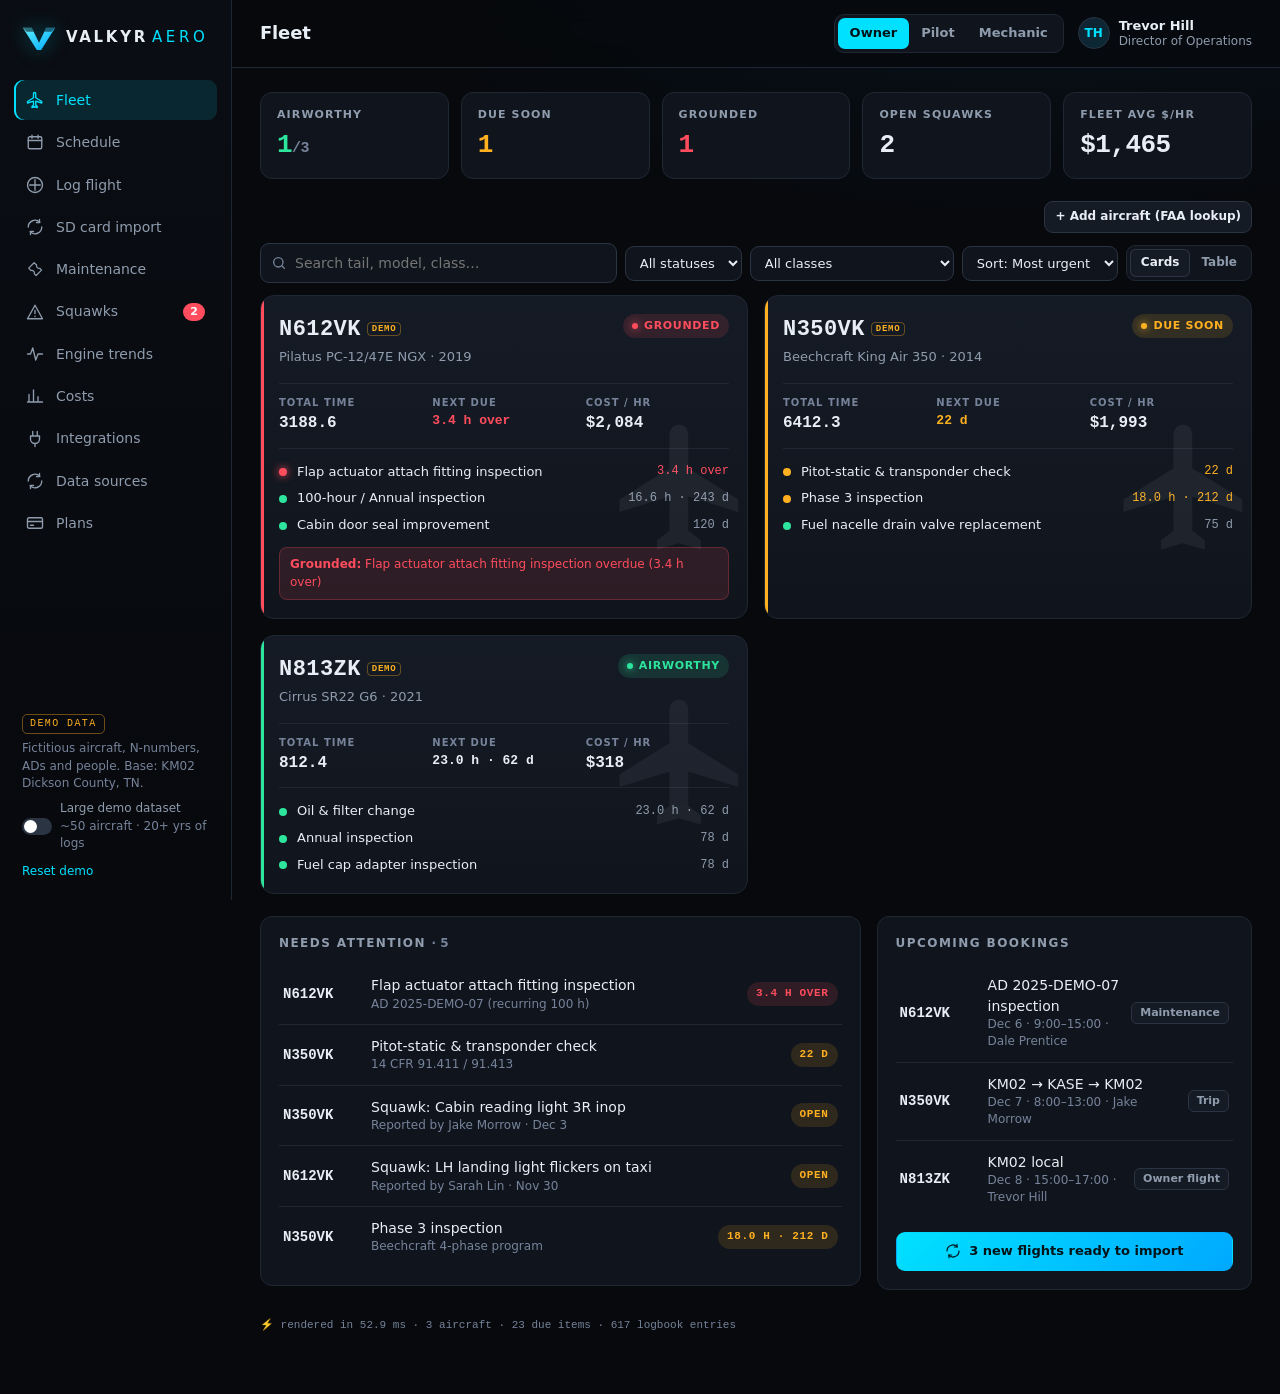
==== index.html @ 7533990a "Valkyr Aero prototype" ====
<!doctype html>
<html lang="en">
<head>
<meta charset="utf-8">
<meta name="viewport" content="width=device-width, initial-scale=1, viewport-fit=cover">
<meta name="theme-color" content="#07090d">
<title>Valkyr Aero · Flight department in a box</title>
<link rel="icon" href="data:image/svg+xml,%3Csvg xmlns='http://www.w3.org/2000/svg' viewBox='0 0 32 32'%3E%3Crect width='32' height='32' rx='7' fill='%2307090d'/%3E%3Cpath d='M3 7h7l6 12 6-12h7L18 27h-4z' fill='%2300e1ff'/%3E%3C/svg%3E">
<link rel="stylesheet" href="styles.css">
</head>
<body>
<a class="skip-link" href="#view" onclick="event.preventDefault();document.getElementById('view').focus()">Skip to content</a>
<div id="app">
  <aside class="sidebar">
    <a class="brand" href="#/fleet" aria-label="Valkyr Aero home">
      <svg class="logo" viewBox="0 0 40 32" aria-hidden="true">
        <defs><linearGradient id="lg" x1="0" x2="1" y1="0" y2="1"><stop offset="0" stop-color="#5ff2ff"/><stop offset="1" stop-color="#00a8ff"/></linearGradient></defs>
        <path d="M1 4h10.5L20 21.5 28.5 4H39L22.5 30h-5z" fill="url(#lg)"/>
        <path d="M1 4h10.5l2.2 4.6H5.4z" fill="#07090d" opacity=".55"/>
        <path d="M39 4H28.5l-2.2 4.6h8.3z" fill="#07090d" opacity=".55"/>
      </svg>
      <span class="wordmark">VALKYR<b>AERO</b></span>
    </a>
    <nav class="nav" id="nav"></nav>
    <div class="side-foot">
      <div class="demo-tag">DEMO DATA</div>
      <p>Fictitious aircraft, N-numbers, ADs and people. Base: KM02 Dickson County, TN.</p>
      <button class="switch" id="largeBtn" aria-pressed="false"><span class="tr"></span><span>Large demo dataset<br><span class="dim">~50 aircraft · 20+ yrs of logs</span></span></button>
      <button class="link-btn" id="resetBtn" style="margin-top:10px">Reset demo</button>
    </div>
  </aside>
  <div class="main">
    <header class="topbar">
      <div class="top-left">
        <a class="brand brand-mobile" href="#/fleet" aria-label="Valkyr Aero home">
          <svg class="logo" viewBox="0 0 40 32" aria-hidden="true"><path d="M1 4h10.5L20 21.5 28.5 4H39L22.5 30h-5z" fill="#00e1ff"/></svg>
          <span class="wordmark">VALKYR<b>AERO</b></span>
        </a>
        <h1 id="pageTitle">Fleet</h1>
      </div>
      <div class="top-right">
        <div class="roles" id="roles" role="tablist" aria-label="Role">
          <button data-role="owner">Owner</button><button data-role="pilot">Pilot</button><button data-role="mechanic">Mechanic</button>
        </div>
        <div class="who" id="who"></div>
      </div>
    </header>
    <main id="view" class="view" tabindex="-1"><div class="spinner"></div></main>
  </div>
  <nav class="tabbar" id="tabbar"></nav>
</div>
<div id="modalRoot"></div>
<div id="toasts" role="status" aria-live="polite"></div>
<script src="vendor/fflate.min.js"></script>
<script src="data/demo-tails.js"></script>
<script src="db.js"></script>
<script src="data.js"></script>
<script src="app.js"></script>
<script src="list.js"></script>
<script src="views.js"></script>
<script src="views2.js"></script>
<script src="gen.js"></script>
<script src="csv.js"></script>
<script src="types.js"></script>
<script src="importer.js"></script>
<script src="views3.js"></script>
<script src="data/faa-version.js"></script>
<script src="faasync.js"></script>
<script src="views4.js"></script>
<script src="views5.js"></script>
</body>
</html>
---- styles.css ----
:root{
  --bg:#07090d; --bg2:#0b0f15; --panel:#10151d; --panel2:#151b25; --line:#1f2733; --line2:#2a3442;
  --text:#e8eef5; --muted:#8f9cad; --dim:#76839a;
  --accent:#00e1ff; --accent2:#00a8ff; --accent-soft:rgba(0,225,255,.12);
  --ok:#2ee59d; --ok-soft:rgba(46,229,157,.12);
  --warn:#ffb020; --warn-soft:rgba(255,176,32,.13);
  --bad:#ff4d5e; --bad-soft:rgba(255,77,94,.13);
  --c1:#00e1ff; --c2:#a78bfa; --c3:#ffb020;
  --mono:ui-monospace,"SF Mono","JetBrains Mono","Cascadia Mono",Menlo,Consolas,monospace;
  --sans:"Inter",system-ui,-apple-system,"Segoe UI",Roboto,"Helvetica Neue",Arial,sans-serif;
  --r:12px;
}
*{box-sizing:border-box}
html,body{margin:0;background:var(--bg);color:var(--text);font-family:var(--sans);font-size:14px;line-height:1.45;-webkit-font-smoothing:antialiased}
body{background:radial-gradient(1200px 600px at 80% -10%,rgba(0,168,255,.07),transparent 60%),var(--bg);min-height:100vh}
a{color:var(--accent);text-decoration:none}
button,input,select,textarea{font:inherit;color:inherit}
.mono,.num{font-family:var(--mono);font-variant-numeric:tabular-nums}
#app{display:grid;grid-template-columns:232px 1fr;min-height:100vh}

/* sidebar */
.sidebar{position:sticky;top:0;height:100vh;border-right:1px solid var(--line);background:linear-gradient(180deg,#0a0d13,#07090d);padding:20px 14px;display:flex;flex-direction:column;gap:18px}
.brand{display:flex;align-items:center;gap:10px;color:var(--text);padding:4px 8px}
.logo{width:34px;height:28px;filter:drop-shadow(0 0 10px rgba(0,225,255,.35))}
.wordmark{font-weight:800;letter-spacing:.18em;font-size:15px}
.wordmark b{font-weight:300;color:var(--accent);margin-left:4px;letter-spacing:.24em}
.nav{display:flex;flex-direction:column;gap:2px;margin-top:6px}
.nav a{display:flex;align-items:center;gap:12px;padding:10px 12px;border-radius:9px;color:var(--muted);font-weight:500;transition:background .12s,color .12s}
.nav a svg{width:18px;height:18px;flex:none}
.nav a:hover{background:var(--panel);color:var(--text)}
.nav a.active{background:var(--accent-soft);color:var(--accent);box-shadow:inset 2px 0 0 var(--accent)}
.nav .badge{margin-left:auto;background:var(--bad);color:#fff;font-size:11px;font-weight:700;border-radius:20px;padding:1px 7px}
.side-foot{margin-top:auto;font-size:12px;color:var(--dim);padding:0 8px}
.side-foot p{margin:6px 0 8px}
.demo-tag{display:inline-block;font-family:var(--mono);font-size:10px;letter-spacing:.14em;color:var(--warn);border:1px solid rgba(255,176,32,.4);padding:2px 7px;border-radius:5px}
.link-btn{background:none;border:0;color:var(--accent);cursor:pointer;padding:0;font-size:12px}

/* topbar */
.main{min-width:0;display:flex;flex-direction:column}
.topbar{position:sticky;top:0;z-index:20;display:flex;justify-content:space-between;align-items:center;gap:12px;padding:14px 28px;background:rgba(7,9,13,.82);backdrop-filter:blur(12px);border-bottom:1px solid var(--line)}
.top-left{display:flex;align-items:center;gap:14px;min-width:0}
.topbar h1{font-size:18px;margin:0;font-weight:650;letter-spacing:-.01em;white-space:nowrap;overflow:hidden;text-overflow:ellipsis}
.brand-mobile{display:none}
.top-right{display:flex;align-items:center;gap:14px}
.roles{display:flex;background:var(--panel);border:1px solid var(--line);border-radius:10px;padding:3px}
.roles button{border:0;background:none;padding:6px 12px;border-radius:7px;color:var(--muted);cursor:pointer;font-weight:600;font-size:13px}
.roles button.on{background:var(--accent);color:#001318}
.who{display:flex;align-items:center;gap:9px;font-size:12px;color:var(--muted);line-height:1.2}
.who b{display:block;color:var(--text);font-size:13px}
.avatar{width:32px;height:32px;border-radius:50%;display:grid;place-items:center;font-weight:700;font-size:12px;background:linear-gradient(135deg,#123,#0a2a35);border:1px solid var(--line2);color:var(--accent)}

.view{padding:24px 28px 60px;outline:none;max-width:1400px;width:100%;animation:fade .18s ease}
@keyframes fade{from{opacity:.4;transform:translateY(3px)}to{opacity:1;transform:none}}

/* generic */
.row{display:flex;gap:12px;align-items:center;flex-wrap:wrap}
.spacer{flex:1}
.grid{display:grid;gap:16px}
.card{background:var(--panel);border:1px solid var(--line);border-radius:var(--r);padding:18px}
.card h2,.section-h{font-size:12px;letter-spacing:.12em;text-transform:uppercase;color:var(--muted);font-weight:650;margin:0 0 12px}
.section-h{margin:26px 0 12px;display:flex;align-items:center;gap:10px}
.muted{color:var(--muted)} .dim{color:var(--dim)} .small{font-size:12px}
.btn{display:inline-flex;align-items:center;gap:8px;border:1px solid var(--line2);background:var(--panel2);padding:9px 14px;border-radius:9px;cursor:pointer;font-weight:600;font-size:13px;color:var(--text);transition:transform .06s,background .12s,border-color .12s;white-space:nowrap}
.btn:hover{border-color:var(--dim)}
.btn:active{transform:scale(.98)}
.btn.primary{background:linear-gradient(135deg,var(--accent),var(--accent2));border-color:transparent;color:#001318}
.btn.primary:hover{filter:brightness(1.08)}
.btn.danger{background:var(--bad-soft);border-color:rgba(255,77,94,.4);color:var(--bad)}
.btn.ok{background:var(--ok-soft);border-color:rgba(46,229,157,.4);color:var(--ok)}
.btn.sm{padding:6px 10px;font-size:12px}
.btn:disabled{opacity:.4;cursor:not-allowed;transform:none}
.btn svg{width:16px;height:16px}
.pill{display:inline-flex;align-items:center;gap:6px;font-size:11px;font-weight:700;letter-spacing:.06em;text-transform:uppercase;padding:4px 9px;border-radius:20px;white-space:nowrap}
.pill::before{content:"";width:6px;height:6px;border-radius:50%;background:currentColor;box-shadow:0 0 8px currentColor}
.pill.ok{color:var(--ok);background:var(--ok-soft)} .pill.warn{color:var(--warn);background:var(--warn-soft)} .pill.bad{color:var(--bad);background:var(--bad-soft)}
.pill.plain::before{display:none}
.chip{display:inline-block;font-size:11px;font-weight:600;padding:2px 8px;border-radius:6px;background:var(--panel2);border:1px solid var(--line2);color:var(--muted);white-space:nowrap}
.chip.Inspection{color:#7dd3fc} .chip.AD{color:#fda4af} .chip.SB{color:#c4b5fd} .chip.Life-limited{color:#fcd34d} .chip.Calendar{color:#86efac}
.ia{display:inline-flex;align-items:center;gap:5px;font-size:11px;font-weight:700;color:var(--ok);background:var(--ok-soft);border:1px solid rgba(46,229,157,.3);padding:2px 8px;border-radius:6px;white-space:nowrap}
.ia svg{width:12px;height:12px}
.demo-n{font-size:9px;font-family:var(--mono);color:var(--warn);border:1px solid rgba(255,176,32,.35);border-radius:4px;padding:1px 4px;vertical-align:middle;letter-spacing:.08em;margin-left:6px}
.ok-t{color:var(--ok)} .warn-t{color:var(--warn)} .bad-t{color:var(--bad)}
.empty{padding:28px;text-align:center;color:var(--dim);border:1px dashed var(--line2);border-radius:var(--r)}

/* stats */
.stats{display:grid;grid-template-columns:repeat(5,1fr);gap:12px;margin-bottom:22px}
.stat{background:var(--panel);border:1px solid var(--line);border-radius:var(--r);padding:14px 16px}
.stat .k{font-size:11px;letter-spacing:.1em;text-transform:uppercase;color:var(--muted);font-weight:600}
.stat .v{font-family:var(--mono);font-size:26px;font-weight:600;margin-top:4px;letter-spacing:-.02em}

/* fleet cards */
.fleet{display:grid;grid-template-columns:repeat(auto-fill,minmax(330px,1fr));gap:16px}
.ac-card{position:relative;background:linear-gradient(180deg,var(--panel2),var(--panel));border:1px solid var(--line);border-radius:14px;padding:18px;cursor:pointer;transition:border-color .15s,transform .15s,box-shadow .15s;overflow:hidden;color:var(--text);display:block}
.ac-card:hover{border-color:var(--line2);transform:translateY(-2px);box-shadow:0 12px 30px rgba(0,0,0,.35)}
.ac-card::after{content:"";position:absolute;left:0;top:0;bottom:0;width:3px;background:var(--st)}
.ac-card.ok{--st:var(--ok)} .ac-card.warn{--st:var(--warn)} .ac-card.bad{--st:var(--bad)}
.ac-top{display:flex;justify-content:space-between;align-items:flex-start;gap:10px}
.tail{font-family:var(--mono);font-size:22px;font-weight:700;letter-spacing:.02em}
.model{color:var(--muted);font-size:13px;margin-top:2px}
.ac-sil{position:absolute;right:-10px;bottom:56px;width:150px;opacity:.06;pointer-events:none}
.ac-metrics{display:grid;grid-template-columns:repeat(3,1fr);gap:10px;margin:16px 0 14px;padding:12px 0;border-top:1px solid var(--line);border-bottom:1px solid var(--line)}
.ac-metrics .k{font-size:10px;letter-spacing:.1em;text-transform:uppercase;color:var(--dim);font-weight:600}
.ac-metrics .v{font-family:var(--mono);font-size:16px;font-weight:600;margin-top:2px}
.due-mini{display:flex;flex-direction:column;gap:8px}
.due-mini .it{display:flex;align-items:center;gap:10px;font-size:13px}
.due-mini .it .name{flex:1;min-width:0;white-space:nowrap;overflow:hidden;text-overflow:ellipsis}
.due-mini .it .rem{font-family:var(--mono);font-size:12px;white-space:nowrap}
.dot{width:8px;height:8px;border-radius:50%;flex:none;background:var(--ok)}
.dot.warn{background:var(--warn)} .dot.bad{background:var(--bad);box-shadow:0 0 8px var(--bad)}
.ground-reason{margin-top:12px;font-size:12px;color:var(--bad);background:var(--bad-soft);border:1px solid rgba(255,77,94,.25);padding:8px 10px;border-radius:8px}

/* attention list */
.attn{display:flex;flex-direction:column}
.attn a{display:flex;gap:12px;align-items:center;padding:11px 4px;border-bottom:1px solid var(--line);color:var(--text)}
.attn a:last-child{border-bottom:0}
.attn a:hover{background:rgba(255,255,255,.02)}
.attn .t{font-family:var(--mono);font-weight:700;width:76px;flex:none}
.attn .n{flex:1;min-width:0}
.two-col{display:grid;grid-template-columns:1.6fr 1fr;gap:16px;align-items:start}

/* detail */
.detail-head{display:flex;gap:20px;align-items:flex-start;flex-wrap:wrap;margin-bottom:18px}
.detail-head .tail{font-size:32px}
.kv{display:grid;grid-template-columns:repeat(auto-fit,minmax(130px,1fr));gap:12px;margin:18px 0}
.kv .stat .v{font-size:20px}
.verify-banner{display:flex;gap:14px;align-items:center;background:linear-gradient(90deg,rgba(46,229,157,.10),transparent);border:1px solid rgba(46,229,157,.25);border-radius:var(--r);padding:12px 16px;margin-bottom:18px}
.verify-banner svg{width:26px;height:26px;color:var(--ok);flex:none}
.tabs{display:flex;gap:4px;border-bottom:1px solid var(--line);margin-bottom:16px;overflow-x:auto}
.tabs button{background:none;border:0;padding:10px 14px;color:var(--muted);font-weight:600;cursor:pointer;border-bottom:2px solid transparent;white-space:nowrap}
.tabs button.on{color:var(--text);border-color:var(--accent)}
.tabs .count{font-family:var(--mono);font-size:11px;color:var(--dim);margin-left:4px}
table{width:100%;border-collapse:collapse}
th{text-align:left;font-size:11px;letter-spacing:.08em;text-transform:uppercase;color:var(--dim);font-weight:600;padding:8px 10px;border-bottom:1px solid var(--line)}
td{padding:12px 10px;border-bottom:1px solid var(--line);vertical-align:middle}
tr:last-child td{border-bottom:0}
tr.overdue td{background:rgba(255,77,94,.04)}
.tbl{background:var(--panel);border:1px solid var(--line);border-radius:var(--r);overflow:hidden}
.tbl-scroll{overflow-x:auto}
.bar{height:6px;border-radius:4px;background:var(--line);overflow:hidden;min-width:80px}
.bar i{display:block;height:100%;border-radius:4px;background:var(--ok);transition:width .6s cubic-bezier(.2,.8,.2,1)}
.bar i.warn{background:var(--warn)} .bar i.bad{background:var(--bad)}
.rem-cell{min-width:150px}
.rem-cell .r{font-family:var(--mono);font-size:13px;margin-bottom:5px;display:flex;gap:10px}
.flash{animation:flash 1.4s ease}
@keyframes flash{0%{background:rgba(0,225,255,.25)}100%{background:transparent}}

/* list items */
.list{display:flex;flex-direction:column;gap:10px}
.li{background:var(--panel);border:1px solid var(--line);border-radius:var(--r);padding:14px 16px;display:flex;gap:14px;align-items:flex-start}
.li .body{flex:1;min-width:0}
.li .title{font-weight:600}
.li .meta{font-size:12px;color:var(--muted);margin-top:3px}
.li.grounding{border-color:rgba(255,77,94,.45);background:linear-gradient(90deg,rgba(255,77,94,.08),var(--panel) 40%)}
.li .icon{width:34px;height:34px;border-radius:9px;display:grid;place-items:center;flex:none;background:var(--panel2);border:1px solid var(--line2)}
.li .icon svg{width:17px;height:17px}
.signoff{margin-top:8px;font-size:12px;color:var(--ok);background:var(--ok-soft);border-radius:8px;padding:8px 10px}

/* schedule */
.cal-wrap{overflow-x:auto;border:1px solid var(--line);border-radius:var(--r);background:var(--panel)}
.cal{display:grid;grid-template-columns:54px repeat(7,minmax(110px,1fr));min-width:820px;position:relative}
.cal .hd{position:sticky;top:0;padding:10px 8px;border-bottom:1px solid var(--line);border-left:1px solid var(--line);text-align:center;font-size:12px;color:var(--muted);background:var(--panel2);z-index:2}
.cal .hd b{display:block;font-size:18px;color:var(--text);font-family:var(--mono)}
.cal .hd.today b{color:var(--accent)}
.cal .hours{display:flex;flex-direction:column}
.cal .hours div{height:var(--hh);font-size:10px;color:var(--dim);text-align:right;padding:2px 6px 0 0;font-family:var(--mono)}
.cal .day{position:relative;border-left:1px solid var(--line);background-image:linear-gradient(var(--line) 1px,transparent 1px);background-size:100% var(--hh)}
.cal .day.today{background-color:rgba(0,225,255,.025)}
.cal .slot{height:var(--hh);cursor:pointer}
.cal .slot:hover{background:var(--accent-soft)}
.bk{position:absolute;left:3px;right:3px;border-radius:7px;padding:5px 7px;font-size:11px;line-height:1.25;overflow:hidden;cursor:pointer;border-left:3px solid var(--c);background:color-mix(in srgb,var(--c) 18%,#0d1219);color:var(--text)}
.bk b{font-family:var(--mono);display:block;font-size:11px}
.bk.mx{background:repeating-linear-gradient(135deg,rgba(255,176,32,.14) 0 6px,rgba(255,176,32,.06) 6px 12px);--c:var(--warn)}
.legend{display:flex;gap:14px;flex-wrap:wrap;font-size:12px;color:var(--muted)}
.legend span{display:inline-flex;align-items:center;gap:6px}
.legend i{width:10px;height:10px;border-radius:3px;background:var(--c)}
.ac-status-strip{display:grid;grid-template-columns:repeat(3,1fr);gap:10px;margin-bottom:14px}
.ac-status-strip .s{display:flex;align-items:center;gap:10px;background:var(--panel);border:1px solid var(--line);border-radius:10px;padding:10px 12px;font-size:12px}
.ac-status-strip .s .tl{font-family:var(--mono);font-weight:700;font-size:13px}

/* forms / modal */
.form{display:grid;grid-template-columns:1fr 1fr;gap:12px}
.form .full{grid-column:1/-1}
label.f{display:flex;flex-direction:column;gap:5px;font-size:12px;color:var(--muted);font-weight:600}
input,select,textarea{background:var(--bg2);border:1px solid var(--line2);border-radius:9px;padding:10px 11px;outline:none;width:100%;font-size:14px}
input:focus,select:focus,textarea:focus{border-color:var(--accent);box-shadow:0 0 0 3px var(--accent-soft)}
textarea{resize:vertical;min-height:80px}
.toggle{display:flex;align-items:center;gap:10px;padding:12px;border:1px solid var(--line2);border-radius:10px;cursor:pointer;background:var(--bg2)}
.toggle input{width:18px;height:18px;accent-color:var(--bad)}
.modal-bg{position:fixed;inset:0;background:rgba(2,4,8,.72);backdrop-filter:blur(4px);z-index:50;display:grid;place-items:center;padding:16px;animation:fade .15s}
.modal{width:min(560px,100%);max-height:92vh;overflow:auto;background:var(--panel);border:1px solid var(--line2);border-radius:16px;box-shadow:0 30px 80px rgba(0,0,0,.6)}
.modal header{display:flex;align-items:center;justify-content:space-between;padding:16px 20px;border-bottom:1px solid var(--line)}
.modal header h3{margin:0;font-size:16px}
.modal .mb{padding:18px 20px}
.modal footer{display:flex;justify-content:flex-end;gap:10px;padding:14px 20px;border-top:1px solid var(--line)}
.x{background:none;border:0;color:var(--muted);font-size:22px;cursor:pointer;line-height:1}
.check{margin-top:14px;border-radius:10px;padding:12px 14px;font-size:13px}
.check.ok{background:var(--ok-soft);border:1px solid rgba(46,229,157,.3);color:var(--ok)}
.check.bad{background:var(--bad-soft);border:1px solid rgba(255,77,94,.4);color:#ffb3ba}
.check.bad strong{color:var(--bad)}
.check.warn{background:var(--warn-soft);border:1px solid rgba(255,176,32,.35);color:#ffd88a}
.check ul{margin:6px 0 0;padding-left:18px}
.import-list{display:flex;flex-direction:column;gap:8px}
.import-list label{display:flex;gap:12px;align-items:center;padding:12px;border:1px solid var(--line2);border-radius:10px;background:var(--bg2);cursor:pointer}
.import-list input{width:18px;height:18px;accent-color:var(--accent)}
.spinner{width:34px;height:34px;border:3px solid var(--line2);border-top-color:var(--accent);border-radius:50%;animation:spin .7s linear infinite;margin:20px auto}
@keyframes spin{to{transform:rotate(360deg)}}
.diff{font-family:var(--mono);font-size:12px}
.diff .arrow{color:var(--accent)}

/* costs */
.cost-chart{display:flex;flex-direction:column;gap:16px}
.cost-row .lbl{display:flex;justify-content:space-between;font-size:13px;margin-bottom:6px}
.cost-row .lbl b{font-family:var(--mono)}
.stack{display:flex;height:30px;border-radius:7px;overflow:hidden;background:var(--line)}
.stack span{display:flex;align-items:center;justify-content:center;font-family:var(--mono);font-size:11px;font-weight:600;color:#001318;transition:width .7s cubic-bezier(.2,.8,.2,1);white-space:nowrap;overflow:hidden}
.s-fuel{background:var(--c1)} .s-mx{background:var(--c2)} .s-fixed{background:var(--c3)}
.cost-cards{display:grid;grid-template-columns:repeat(3,1fr);gap:16px}
.big{font-family:var(--mono);font-size:30px;font-weight:600;letter-spacing:-.02em}
.donut{width:120px;height:120px;flex:none}
.brk td{padding:8px 4px;font-size:13px} .brk td:last-child{text-align:right;font-family:var(--mono)}

/* log */
.ff-card{background:linear-gradient(135deg,rgba(0,225,255,.10),rgba(0,168,255,.03));border:1px solid rgba(0,225,255,.3);border-radius:14px;padding:20px}
.ff-card h3{margin:0 0 4px;font-size:17px}

/* toasts */
#toasts{pointer-events:none;position:fixed;right:20px;bottom:20px;z-index:60;display:flex;flex-direction:column;gap:8px;max-width:min(380px,calc(100vw - 40px))}
.toast{background:var(--panel2);border:1px solid var(--line2);border-left:3px solid var(--accent);border-radius:10px;padding:11px 14px;font-size:13px;box-shadow:0 10px 30px rgba(0,0,0,.5);animation:tin .2s ease}
.toast.bad{border-left-color:var(--bad)} .toast.ok{border-left-color:var(--ok)}
@keyframes tin{from{opacity:0;transform:translateY(8px)}}

/* mobile tabbar */
.tabbar{display:none}
.fab{display:none}

@media (max-width:1100px){
  .stats{grid-template-columns:repeat(3,1fr)}
  .two-col{grid-template-columns:1fr}
  .cost-cards{grid-template-columns:1fr}
}
@media (max-width:820px){
  #app{grid-template-columns:1fr}
  .sidebar{display:none}
  .brand-mobile{display:flex;padding:0}
  .brand-mobile .wordmark{font-size:13px}
  .brand-mobile .logo{width:26px;height:22px}
  .topbar{padding:10px 14px;flex-wrap:wrap}
  .topbar h1{display:none}
  .who{display:none}
  .roles button{padding:5px 9px;font-size:12px}
  .view{padding:16px 14px 96px}
  .stats{grid-template-columns:repeat(2,1fr);gap:10px}
  .stats .stat:last-child{grid-column:1/-1}
  .stat .v{font-size:22px}
  .fleet{grid-template-columns:1fr}
  .form{grid-template-columns:1fr}
  .ac-status-strip{grid-template-columns:1fr}
  .hide-m{display:none}
  .detail-head .tail{font-size:26px}
  .tabbar{display:flex;position:fixed;bottom:0;left:0;right:0;z-index:30;background:rgba(10,13,19,.95);backdrop-filter:blur(12px);border-top:1px solid var(--line);padding:6px 4px calc(6px + env(safe-area-inset-bottom))}
  .tabbar a{flex:1;display:flex;flex-direction:column;align-items:center;gap:3px;font-size:10px;color:var(--muted);padding:5px 0;font-weight:600;position:relative}
  .tabbar a svg{width:21px;height:21px}
  .tabbar a.active{color:var(--accent)}
  .tabbar .badge{position:absolute;top:0;right:calc(50% - 20px);background:var(--bad);color:#fff;font-size:9px;border-radius:10px;padding:0 5px}
  td,th{padding:10px 8px}
  .modal-bg{place-items:end center;padding:0}
  .modal{border-radius:16px 16px 0 0;max-height:94vh}
  .ac-metrics .v{font-size:15px}
}
/* list control */
.lc-bar{display:flex;gap:8px;flex-wrap:wrap;align-items:center;margin-bottom:12px}
.lc-bar select{width:auto;padding:8px 10px;font-size:13px;background:var(--panel)}
.lc-search{flex:1;min-width:200px;display:flex;align-items:center;gap:8px;background:var(--panel);border:1px solid var(--line2);border-radius:9px;padding:0 10px}
.lc-search:focus-within{border-color:var(--accent);box-shadow:0 0 0 3px var(--accent-soft)}
.lc-search svg{width:16px;height:16px;color:var(--dim);flex:none}
.lc-search input{border:0;background:none;box-shadow:none!important;padding:9px 0}
.lc-foot{display:flex;align-items:center;gap:8px;margin-top:12px}
.lc-size{width:auto;padding:5px 8px;font-size:12px}
.perf{margin-top:28px;font-family:var(--mono);font-size:11px;color:var(--dim)}
.prog{height:8px;border-radius:5px;background:var(--line);overflow:hidden;margin:14px 0 8px}
.prog i{display:block;height:100%;background:linear-gradient(90deg,var(--accent),var(--accent2));width:0;transition:width .2s}
.drop{border:1px dashed var(--line2);border-radius:12px;padding:16px;background:var(--bg2)}
.seg{display:inline-flex;background:var(--panel);border:1px solid var(--line);border-radius:9px;padding:3px}
.seg button{border:0;background:none;padding:5px 11px;border-radius:6px;color:var(--muted);cursor:pointer;font-weight:600;font-size:12px}
.seg button.on{background:var(--panel2);color:var(--text);box-shadow:inset 0 0 0 1px var(--line2)}
.switch{display:flex;align-items:center;gap:8px;cursor:pointer;background:none;border:0;padding:0;color:var(--muted);font-size:12px;text-align:left}
.switch .tr{width:30px;height:17px;border-radius:9px;background:var(--line2);position:relative;flex:none;transition:background .15s}
.switch .tr::after{content:"";position:absolute;top:2px;left:2px;width:13px;height:13px;border-radius:50%;background:#fff;transition:left .15s}
.switch.on .tr{background:var(--accent)} .switch.on .tr::after{left:15px}
.print-head{display:none}
@media print{
  body{background:#fff!important;color:#000}
  .sidebar,.topbar,.tabbar,.no-print,.perf,#toasts{display:none!important}
  #app{display:block}.view{padding:0;max-width:none}
  .print-head{display:block;font-size:14px;margin-bottom:12px}
  .card,.stat,.tbl{background:#fff!important;border-color:#bbb!important;color:#000;break-inside:avoid}
  .stat .k,th,.muted,.dim{color:#444!important}
  .ok-t{color:#0a7a45!important}.bad-t{color:#b00020!important}
}
.stats.s6{grid-template-columns:repeat(6,1fr)}.stats.s4{grid-template-columns:repeat(4,1fr)}
.two-col>*,.grid>*{min-width:0}.card svg{max-width:100%}
@media (max-width:900px){.stats.s6{grid-template-columns:repeat(3,1fr)}}
@media (max-width:600px){.stats.s6,.stats.s4{grid-template-columns:repeat(2,1fr)}}
#dsFaa .brk td{word-break:break-word;overflow-wrap:anywhere}#faaLog{overflow-wrap:anywhere}
.tabs a{padding:10px 14px;color:var(--muted);font-weight:600;border-bottom:2px solid transparent;white-space:nowrap;text-decoration:none;transition:color .15s,border-color .15s}
.tabs a:hover,.tabs button:hover{color:var(--text)}
.tabs a.on{color:var(--text);border-color:var(--accent)}

/* ---------- polish pass: focus, hover, transitions, validation, motion ---------- */
:focus{outline:none}
:focus-visible{outline:2px solid var(--accent);outline-offset:2px;border-radius:6px}
a:hover{text-decoration:underline;text-underline-offset:2px}
.nav a:hover,.btn:hover,.tabs a:hover,a.ac-card:hover,.seg button:hover{text-decoration:none}
.btn{transition:background .15s,border-color .15s,color .15s,transform .06s,box-shadow .15s}
.btn:active:not([disabled]){transform:translateY(1px)}
.btn[disabled],button[disabled]{opacity:.5;cursor:not-allowed}
.btn.primary:hover:not([disabled]){box-shadow:0 0 0 3px var(--accent-soft)}
input,select,textarea{transition:border-color .15s,box-shadow .15s}
input:focus-visible,select:focus-visible,textarea:focus-visible{outline:none;border-color:var(--accent);box-shadow:0 0 0 3px var(--accent-soft)}
.invalid,input.invalid,select.invalid{border-color:var(--bad)!important;box-shadow:0 0 0 3px var(--bad-soft)!important}
.field-err{display:block;color:var(--bad);font-size:12px;margin-top:4px;font-weight:500}
tbody tr{transition:background .12s}
tbody tr[data-exp]:hover,tbody tr[data-ac]:hover,tbody tr[data-item]:hover{background:rgba(255,255,255,.025)}
.card,.stat{transition:border-color .15s}
a.ac-card{transition:border-color .15s,transform .15s,box-shadow .15s}
a.ac-card:hover{transform:translateY(-2px);box-shadow:0 8px 24px rgba(0,0,0,.35)}
.modal-bg{animation:fadeIn .15s ease-out}.modal{animation:popIn .18s ease-out}
@keyframes fadeIn{from{opacity:0}to{opacity:1}}
@keyframes popIn{from{opacity:0;transform:translateY(8px) scale(.985)}to{opacity:1;transform:none}}
.skip-link{position:absolute;left:-999px;top:8px;z-index:100;background:var(--accent);color:#001018;padding:8px 12px;border-radius:8px;font-weight:700}
.skip-link:focus{left:12px}
.empty{color:var(--muted)}
.empty b{color:var(--text)}
@media (prefers-reduced-motion:reduce){*,*::before,*::after{animation-duration:.01ms!important;transition-duration:.01ms!important}}
@media (max-width:600px){.tabs a{padding:10px 12px}.lc-bar{flex-wrap:wrap}.lc-bar select{flex:1 1 140px;min-width:0}}
.lc-body{position:relative;transition:opacity .15s}
.lc-loading{opacity:.55;pointer-events:none}
.lc-loading::after{content:"";position:absolute;top:24px;left:50%;width:22px;height:22px;margin-left:-11px;border:2px solid var(--line2);border-top-color:var(--accent);border-radius:50%;animation:spin .8s linear infinite}
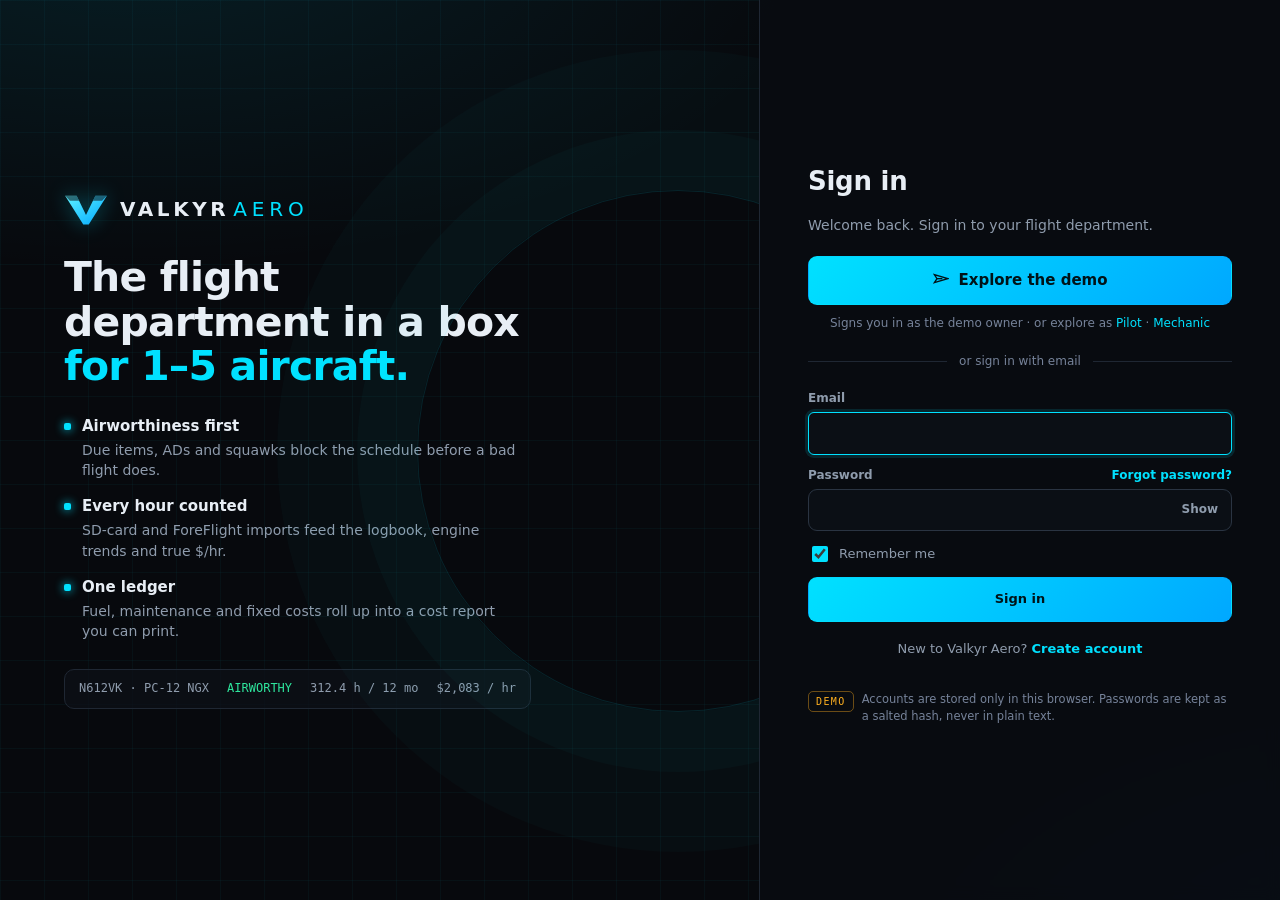
==== commit a5d8dad9: "Add sign-in screen" ====
--- a/index.html
+++ b/index.html
@@ -39,9 +39,6 @@
         <h1 id="pageTitle">Fleet</h1>
       </div>
       <div class="top-right">
-        <div class="roles" id="roles" role="tablist" aria-label="Role">
-          <button data-role="owner">Owner</button><button data-role="pilot">Pilot</button><button data-role="mechanic">Mechanic</button>
-        </div>
         <div class="who" id="who"></div>
       </div>
     </header>
@@ -68,5 +65,7 @@
 <script src="faasync.js"></script>
 <script src="views4.js"></script>
 <script src="views5.js"></script>
+<script src="auth.js"></script>
+<script src="billing.js"></script>
 </body>
 </html>
--- a/styles.css
+++ b/styles.css
@@ -337,3 +337,119 @@
 .lc-loading{opacity:.55;pointer-events:none}
 .lc-loading::after{content:"";position:absolute;top:24px;left:50%;width:22px;height:22px;margin-left:-11px;border:2px solid var(--line2);border-top-color:var(--accent);border-radius:50%;animation:spin .8s linear infinite}
 
+
+/* ---------- sign-in / sign-up (DEMO auth) ---------- */
+body.signed-out #app{display:none}
+.auth{position:fixed;inset:0;z-index:60;overflow:auto;background:
+  radial-gradient(1200px 600px at 10% -10%,rgba(0,225,255,.10),transparent 60%),
+  radial-gradient(900px 500px at 110% 110%,rgba(0,140,255,.08),transparent 60%),var(--bg,#07090d)}
+.auth-wrap{min-height:100%;display:grid;grid-template-columns:minmax(0,1.1fr) minmax(380px,520px);}
+.auth-hero{position:relative;padding:56px 64px;display:flex;flex-direction:column;justify-content:center;gap:28px;border-right:1px solid var(--line);overflow:hidden;
+  background-image:linear-gradient(rgba(0,225,255,.04) 1px,transparent 1px),linear-gradient(90deg,rgba(0,225,255,.04) 1px,transparent 1px);background-size:44px 44px}
+.auth-hero::after{content:"";position:absolute;right:-180px;top:50%;width:520px;height:520px;margin-top:-260px;border-radius:50%;border:1px solid rgba(0,225,255,.12);box-shadow:0 0 0 60px rgba(0,225,255,.025),0 0 0 140px rgba(0,225,255,.018)}
+.auth-brand{display:flex;align-items:center;gap:12px}
+.auth-brand .logo{width:44px;height:36px}
+.auth-brand .wordmark{font-size:20px}
+.auth-hero h2{font-size:clamp(28px,3.2vw,44px);line-height:1.08;letter-spacing:-.02em;margin:0;font-weight:700;max-width:16ch}
+.auth-hero h2 span{color:var(--accent)}
+.auth-points{list-style:none;margin:0;padding:0;display:grid;gap:16px;max-width:460px}
+.auth-points li{color:var(--muted);font-size:14px;line-height:1.45;padding-left:18px;position:relative}
+.auth-points li::before{content:"";position:absolute;left:0;top:7px;width:7px;height:7px;border-radius:2px;background:var(--accent);box-shadow:0 0 10px var(--accent)}
+.auth-points b{display:block;color:var(--text);font-size:15px;margin-bottom:2px}
+.auth-hud{display:flex;flex-wrap:wrap;gap:8px 18px;font-family:var(--mono);font-size:12px;color:var(--muted);border:1px solid var(--line);background:rgba(13,17,23,.7);border-radius:10px;padding:10px 14px;max-width:max-content}
+.auth-hud .ok{color:var(--ok)}
+.auth-card{padding:56px 48px;display:flex;flex-direction:column;justify-content:center;gap:14px;background:rgba(10,13,18,.72);backdrop-filter:blur(8px)}
+.auth-card.wide{}
+.auth-wrap:has(.auth-card.wide){grid-template-columns:minmax(0,.8fr) minmax(420px,720px)}
+.auth-brand-m{display:none}
+.auth-card h1{font-size:26px;margin:0;letter-spacing:-.01em}
+.auth-sub{color:var(--muted);margin:0 0 6px;font-size:14px;line-height:1.5}
+.auth-demo{width:100%;justify-content:center;padding:13px 16px;font-size:15px;gap:10px;display:flex;align-items:center}
+.auth-as{margin:-4px 0 0;font-size:12px;color:var(--dim);text-align:center}
+.auth-or{display:flex;align-items:center;gap:12px;color:var(--dim);font-size:12px;margin:6px 0}
+.auth-or::before,.auth-or::after{content:"";flex:1;height:1px;background:var(--line)}
+.auth-form{display:grid;gap:12px;grid-template-columns:1fr}
+.auth-form .f{width:100%}
+.auth-form input{width:100%}
+.auth-lab{display:flex;justify-content:space-between;align-items:center}
+.pw{position:relative;display:block}
+.pw input{padding-right:62px}
+.pw-eye{position:absolute;right:6px;top:50%;transform:translateY(-50%);background:none;border:0;color:var(--muted);font-size:12px;cursor:pointer;padding:4px 8px;border-radius:6px}
+.pw-eye:hover{color:var(--text)}
+.auth-check{display:flex;align-items:center;gap:8px;font-size:13px;color:var(--muted);cursor:pointer}
+.auth-check input{accent-color:var(--accent);width:16px;height:16px}
+.auth-submit{width:100%;justify-content:center;padding:12px;display:flex;align-items:center;gap:8px}
+.auth-err{background:var(--bad-soft);border:1px solid rgba(255,77,94,.4);color:#ffb3bb;border-radius:8px;padding:9px 12px;font-size:13px}
+.auth-alt{font-size:13px;color:var(--muted);text-align:center;margin:4px 0 0}
+.auth-alt .link-btn{font-size:13px;font-weight:600}
+.auth-note{margin-top:18px;font-size:11.5px;color:var(--dim);line-height:1.5;display:flex;gap:8px;align-items:flex-start}
+.auth-note .demo-tag{flex:none}
+.hint{display:block;font-size:12px;color:var(--dim);margin-top:4px}
+.auth-sent{display:flex;flex-direction:column;gap:12px;align-items:flex-start}
+.auth-sent-ic{width:48px;height:48px;border-radius:50%;display:grid;place-items:center;font-size:22px;color:var(--ok);background:rgba(46,204,113,.12);border:1px solid rgba(46,204,113,.35)}
+.btn-spin{width:14px;height:14px;border:2px solid currentColor;border-right-color:transparent;border-radius:50%;display:inline-block;animation:spin .7s linear infinite;margin-right:4px;vertical-align:-2px}
+.auth-steps{list-style:none;display:flex;gap:6px;padding:0;margin:0 0 6px;font-size:12px;color:var(--dim);flex-wrap:wrap}
+.auth-steps li{display:flex;align-items:center;gap:6px;padding:4px 10px 4px 4px;border:1px solid var(--line);border-radius:20px}
+.auth-steps li span{width:20px;height:20px;border-radius:50%;display:grid;place-items:center;background:var(--panel);font-weight:700;font-size:11px}
+.auth-steps li.on{color:var(--text);border-color:rgba(0,225,255,.5)}
+.auth-steps li.on span{background:var(--accent);color:#001318}
+.auth-steps li.done{color:var(--muted)}
+.auth-steps li.done span{background:var(--accent-soft);color:var(--accent)}
+.auth-nav{margin-top:8px}
+.bill-add .f{width:100%}
+.bill-add input{flex:1;min-width:0}
+.bill-msg:empty{display:none}
+.bill-msg{margin-top:8px}
+.bill-t{width:100%;border-collapse:collapse;font-size:13px}
+.bill-t th,.bill-t td{padding:9px 10px;border-bottom:1px solid var(--line);text-align:left;vertical-align:middle}
+.bill-t th{font-size:11px;letter-spacing:.08em;text-transform:uppercase;color:var(--muted);font-weight:600}
+.bill-t .num{text-align:right;white-space:nowrap}
+.bill-t tfoot td{border-bottom:0;padding-top:12px}
+.bill-t tr.trial td{color:var(--ok);padding-top:4px}
+.plan-sum{border:1px solid var(--line);border-radius:12px;padding:6px 8px;background:var(--panel)}
+.sim-banner{border:1px dashed rgba(255,176,32,.55);background:rgba(255,176,32,.08);color:#ffd28a;border-radius:10px;padding:10px 14px;font-size:13px;line-height:1.5}
+.sim-banner b{color:#ffe2ad}
+.sim-kv{display:grid;grid-template-columns:max-content 1fr;gap:8px 18px;margin:6px 0;font-size:14px}
+.sim-kv dt{color:var(--muted)}
+.sim-kv dd{margin:0}
+.bill-note:empty{display:none}
+.bill-note{margin-top:10px}
+.acct-kv{display:grid;grid-template-columns:max-content 1fr;gap:8px 18px;margin:0;font-size:14px}
+.acct-kv dt{color:var(--muted)}
+.acct-kv dd{margin:0;word-break:break-word}
+/* header user menu */
+.who{position:relative}
+.who-btn{display:flex;align-items:center;gap:9px;background:none;border:1px solid transparent;border-radius:10px;padding:4px 8px 4px 4px;color:var(--muted);font-size:12px;line-height:1.2;text-align:left;cursor:pointer;transition:background .15s,border-color .15s}
+.who-btn:hover,.who-btn[aria-expanded=true]{background:var(--panel);border-color:var(--line)}
+.who-btn b{display:block;color:var(--text);font-size:13px}
+.who-txt{max-width:220px;overflow:hidden;text-overflow:ellipsis;white-space:nowrap}
+.who-btn .chev{color:var(--muted)}
+.user-menu{position:absolute;right:0;top:calc(100% + 8px);width:300px;background:var(--panel2,#11161d);border:1px solid var(--line2);border-radius:12px;box-shadow:0 18px 50px rgba(0,0,0,.55);padding:8px;z-index:40;animation:popIn .14s ease-out}
+.um-head{display:flex;gap:10px;align-items:center;padding:8px 8px 12px;border-bottom:1px solid var(--line)}
+.um-head b{display:block;color:var(--text);font-size:14px}
+.um-head span{display:block;font-size:12px;color:var(--muted);word-break:break-all}
+.avatar.lg{width:40px;height:40px;font-size:14px;flex:none}
+.um-sec{padding:10px 8px;border-bottom:1px solid var(--line)}
+.um-lab{font-size:11px;letter-spacing:.1em;text-transform:uppercase;color:var(--muted);margin-bottom:8px}
+.um-sec .roles{width:100%}
+.um-sec .roles button{flex:1}
+.um-item{display:block;width:100%;text-align:left;background:none;border:0;color:var(--text);padding:10px 10px;border-radius:8px;font-size:14px;cursor:pointer;text-decoration:none}
+.um-item:hover{background:rgba(255,255,255,.04);text-decoration:none}
+.um-item.danger{color:#ff8a96}
+@media (max-width:900px){
+  .auth-wrap,.auth-wrap:has(.auth-card.wide){grid-template-columns:1fr}
+  .auth-hero{display:none}
+  .auth-brand-m{display:flex;margin-bottom:8px}
+  .auth-card{padding:28px 20px 40px;justify-content:flex-start;max-width:560px;margin:0 auto;width:100%;background:none}
+  .auth-card.wide{max-width:760px}
+}
+@media (max-width:820px){
+  .who-txt,.who-btn .chev{display:none}
+  .user-menu{position:fixed;right:10px;left:10px;width:auto;top:58px}
+  .sim-kv{grid-template-columns:1fr;gap:2px}.sim-kv dd{margin-bottom:8px}
+}
+.chip.ok{color:var(--ok);border-color:rgba(46,229,157,.35);background:var(--ok-soft)}
+.chip.warn{color:var(--warn);border-color:rgba(255,176,32,.35);background:var(--warn-soft)}
+.btn.ghost{background:transparent;border-color:var(--line2)}
+.btn.ghost:hover{background:var(--panel2)}
+.bill-add input::placeholder{text-transform:none}
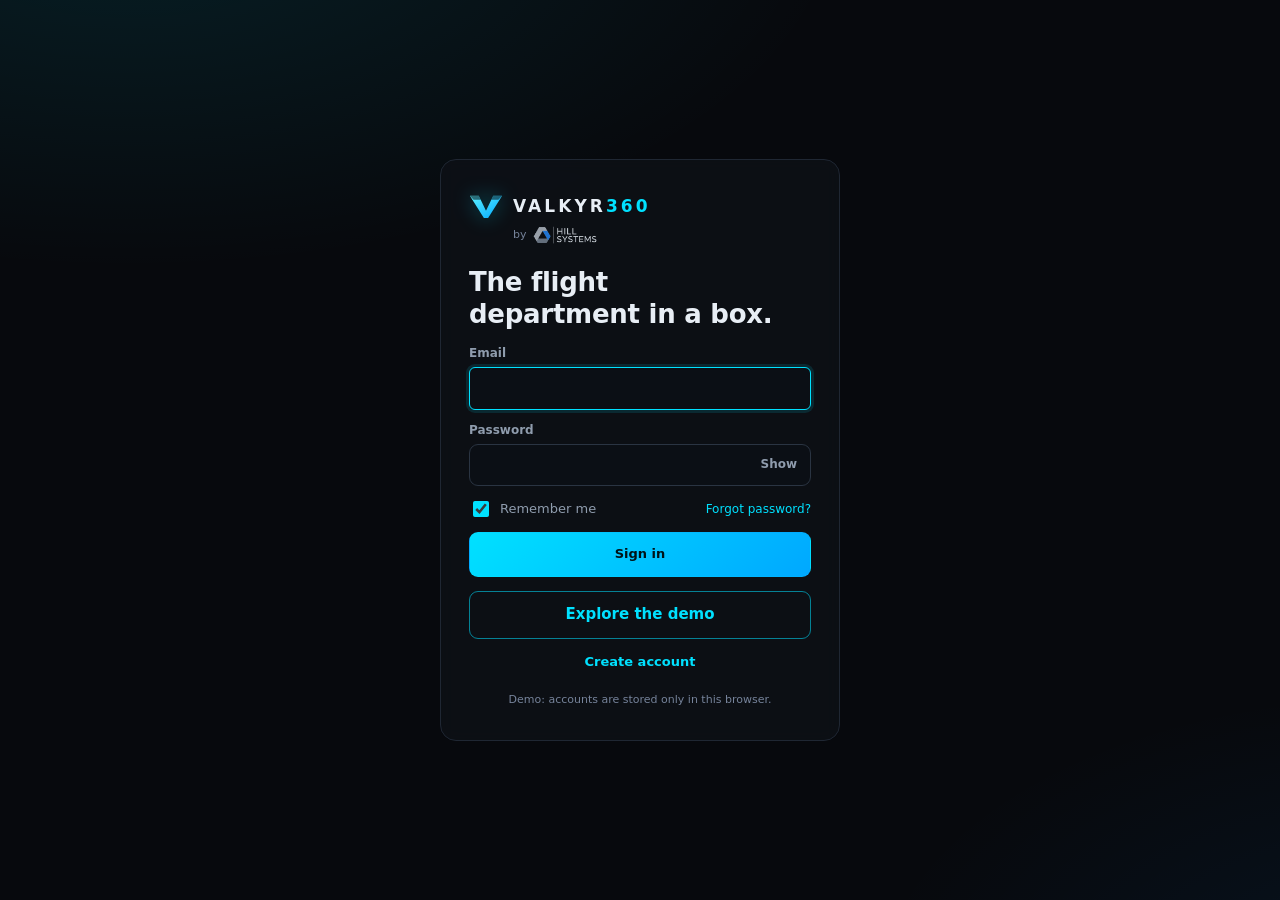
==== commit f6292e7a: "Per-account fleets linked to billing" ====
--- a/index.html
+++ b/index.html
@@ -4,7 +4,10 @@
 <meta charset="utf-8">
 <meta name="viewport" content="width=device-width, initial-scale=1, viewport-fit=cover">
 <meta name="theme-color" content="#07090d">
-<title>Valkyr Aero · Flight department in a box</title>
+<title>Valkyr360 by Hill Systems</title>
+<meta name="description" content="Valkyr360 by Hill Systems">
+<meta name="application-name" content="Valkyr360">
+<meta name="author" content="Hill Systems">
 <link rel="icon" href="data:image/svg+xml,%3Csvg xmlns='http://www.w3.org/2000/svg' viewBox='0 0 32 32'%3E%3Crect width='32' height='32' rx='7' fill='%2307090d'/%3E%3Cpath d='M3 7h7l6 12 6-12h7L18 27h-4z' fill='%2300e1ff'/%3E%3C/svg%3E">
 <link rel="stylesheet" href="styles.css">
 </head>
@@ -12,14 +15,14 @@
 <a class="skip-link" href="#view" onclick="event.preventDefault();document.getElementById('view').focus()">Skip to content</a>
 <div id="app">
   <aside class="sidebar">
-    <a class="brand" href="#/fleet" aria-label="Valkyr Aero home">
+    <a class="brand" href="#/fleet" aria-label="Valkyr360 home">
       <svg class="logo" viewBox="0 0 40 32" aria-hidden="true">
         <defs><linearGradient id="lg" x1="0" x2="1" y1="0" y2="1"><stop offset="0" stop-color="#5ff2ff"/><stop offset="1" stop-color="#00a8ff"/></linearGradient></defs>
         <path d="M1 4h10.5L20 21.5 28.5 4H39L22.5 30h-5z" fill="url(#lg)"/>
         <path d="M1 4h10.5l2.2 4.6H5.4z" fill="#07090d" opacity=".55"/>
         <path d="M39 4H28.5l-2.2 4.6h8.3z" fill="#07090d" opacity=".55"/>
       </svg>
-      <span class="wordmark">VALKYR<b>AERO</b></span>
+      <span class="wordmark">VALKYR<b>360</b></span>
     </a>
     <nav class="nav" id="nav"></nav>
     <div class="side-foot">
@@ -27,14 +30,15 @@
       <p>Fictitious aircraft, N-numbers, ADs and people. Base: KM02 Dickson County, TN.</p>
       <button class="switch" id="largeBtn" aria-pressed="false"><span class="tr"></span><span>Large demo dataset<br><span class="dim">~50 aircraft · 20+ yrs of logs</span></span></button>
       <button class="link-btn" id="resetBtn" style="margin-top:10px">Reset demo</button>
+      <div class="hs-foot"><img src="brand/hill-systems-icon-64.png" alt="" width="14" height="14"> Valkyr360 by Hill Systems</div>
     </div>
   </aside>
   <div class="main">
     <header class="topbar">
       <div class="top-left">
-        <a class="brand brand-mobile" href="#/fleet" aria-label="Valkyr Aero home">
+        <a class="brand brand-mobile" href="#/fleet" aria-label="Valkyr360 home">
           <svg class="logo" viewBox="0 0 40 32" aria-hidden="true"><path d="M1 4h10.5L20 21.5 28.5 4H39L22.5 30h-5z" fill="#00e1ff"/></svg>
-          <span class="wordmark">VALKYR<b>AERO</b></span>
+          <span class="wordmark">VALKYR<b>360</b></span>
         </a>
         <h1 id="pageTitle">Fleet</h1>
       </div>
@@ -42,10 +46,12 @@
         <div class="who" id="who"></div>
       </div>
     </header>
+    <div class="print-brand" aria-hidden="true"><img src="brand/hill-systems-logo-print.png" alt="Hill Systems" height="28"><span>Valkyr360 by Hill Systems</span></div>
     <main id="view" class="view" tabindex="-1"><div class="spinner"></div></main>
   </div>
   <nav class="tabbar" id="tabbar"></nav>
 </div>
+<div class="print-copy" aria-hidden="true">© 2026 Hill Systems. All rights reserved.</div>
 <div id="modalRoot"></div>
 <div id="toasts" role="status" aria-live="polite"></div>
 <script src="vendor/fflate.min.js"></script>
--- a/styles.css
+++ b/styles.css
@@ -23,7 +23,7 @@
 .brand{display:flex;align-items:center;gap:10px;color:var(--text);padding:4px 8px}
 .logo{width:34px;height:28px;filter:drop-shadow(0 0 10px rgba(0,225,255,.35))}
 .wordmark{font-weight:800;letter-spacing:.18em;font-size:15px}
-.wordmark b{font-weight:300;color:var(--accent);margin-left:4px;letter-spacing:.24em}
+.wordmark b{font-weight:800;color:var(--accent);margin-left:0;letter-spacing:.18em}
 .nav{display:flex;flex-direction:column;gap:2px;margin-top:6px}
 .nav a{display:flex;align-items:center;gap:12px;padding:10px 12px;border-radius:9px;color:var(--muted);font-weight:500;transition:background .12s,color .12s}
 .nav a svg{width:18px;height:18px;flex:none}
@@ -453,3 +453,50 @@
 .btn.ghost{background:transparent;border-color:var(--line2)}
 .btn.ghost:hover{background:var(--panel2)}
 .bill-add input::placeholder{text-transform:none}
+/* minimal sign-in (single card) */
+.auth-wrap,.auth-wrap:has(.auth-card.wide){display:grid;grid-template-columns:1fr;place-items:center;min-height:100%;padding:32px 16px}
+.auth-card{width:100%;max-width:400px;padding:32px 28px;border:1px solid var(--line);border-radius:16px;background:rgba(13,17,23,.85);justify-content:flex-start;gap:14px;margin:0}
+.auth-card.wide{max-width:680px}
+.auth-brand,.auth-brand-m{display:flex;align-items:center;gap:10px;margin:0}
+.auth-brand .logo{width:34px;height:28px}
+.auth-brand .wordmark{font-size:17px}
+.by-hs{display:flex;align-items:center;gap:6px;font-size:11px;color:var(--dim);margin:-8px 0 8px 44px}
+.by-hs img{height:16px;width:auto;opacity:.85}
+.auth-head{font-size:22px;line-height:1.25;margin:6px 0 4px}
+.auth-row{display:flex;justify-content:space-between;align-items:center;gap:10px}
+.auth-row .link-btn{font-size:12px}
+.auth-demo{border-color:rgba(0,225,255,.55);color:var(--accent);background:transparent}
+.auth-demo:hover{background:var(--accent-soft)}
+.auth-alt{margin:0}
+.auth-note{margin:6px 0 0;font-size:11px;color:var(--dim);text-align:center;display:block}
+@media (max-width:900px){.auth-card{padding:24px 18px;background:rgba(13,17,23,.85);max-width:400px}.auth-card.wide{max-width:680px}}
+@media (max-width:480px){.auth-wrap{padding:0;place-items:start stretch}.auth-card,.auth-card.wide{border:0;border-radius:0;min-height:100vh;background:none}}
+/* Hill Systems marks */
+.hs-foot{display:flex;align-items:center;gap:6px;margin-top:14px;font-size:10.5px;color:var(--dim)}
+.hs-foot img{border-radius:3px}
+.print-brand,.print-copy{display:none}
+.inv-brand{display:flex;justify-content:space-between;align-items:center;margin-bottom:10px}
+.inv-brand img{height:22px;width:auto}
+.inv-copy{font-size:11px;color:var(--dim);margin-top:12px}
+.ro-banner{display:flex;align-items:center;gap:10px;border:1px solid rgba(255,77,94,.45);background:var(--bad-soft);border-radius:10px;padding:8px 12px;margin-bottom:14px;font-size:13px}
+.ro-banner.warn{border-color:rgba(255,176,32,.45);background:var(--warn-soft)}
+.danger-t{color:var(--bad)!important}
+.onboard{margin-bottom:18px}
+.onboard ol{list-style:none;padding:0;margin:10px 0 0;display:grid;gap:8px;grid-template-columns:repeat(auto-fit,minmax(200px,1fr))}
+.onboard li a{display:flex;align-items:center;gap:10px;padding:12px;border:1px solid var(--line);border-radius:10px;color:var(--text);text-decoration:none}
+.onboard li a:hover{border-color:rgba(0,225,255,.5)}
+.onboard li .n{width:24px;height:24px;border-radius:50%;display:grid;place-items:center;background:var(--panel2);font-size:12px;font-weight:700;flex:none}
+.onboard li.done .n{background:var(--ok-soft);color:var(--ok)}
+.onboard li.done a{color:var(--muted)}
+@media print{
+  .print-brand{display:flex!important;align-items:center;justify-content:space-between;padding:0 0 10px;border-bottom:1px solid #ccc;margin-bottom:10px;color:#222;font-size:12px}
+  .print-copy{display:block!important;text-align:center;font-size:10px;color:#444;margin-top:16px}
+  .modal .inv-brand img{content:url(brand/hill-systems-logo-print.png)}
+}
+@media print{body.print-invoice #app,body.print-invoice #toasts,body.print-invoice .print-copy{display:none!important}
+  body.print-invoice #modalRoot .modal-bg{position:static;background:none;backdrop-filter:none}
+  body.print-invoice .modal{box-shadow:none;border:0;background:#fff;color:#111;max-width:none}
+  body.print-invoice .modal header .x,body.print-invoice .modal footer{display:none}}
+.auth-head{font-size:20px}
+.by-hs img{height:18px}
+.auth-head{text-wrap:balance}
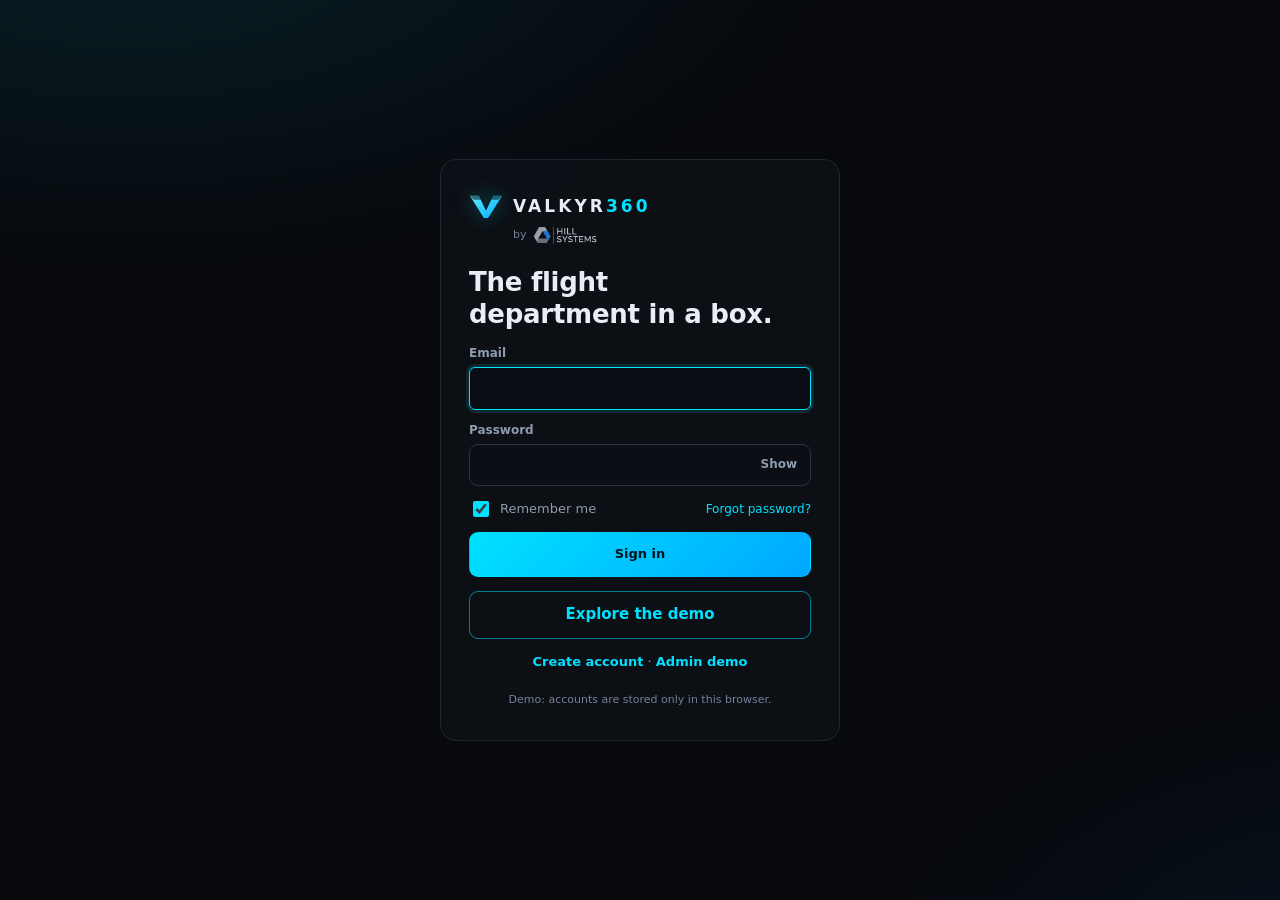
==== commit aaf2d9ec: "Settings subscription and admin console" ====
--- a/index.html
+++ b/index.html
@@ -73,5 +73,6 @@
 <script src="views5.js"></script>
 <script src="auth.js"></script>
 <script src="billing.js"></script>
+<script src="admin.js"></script>
 </body>
 </html>
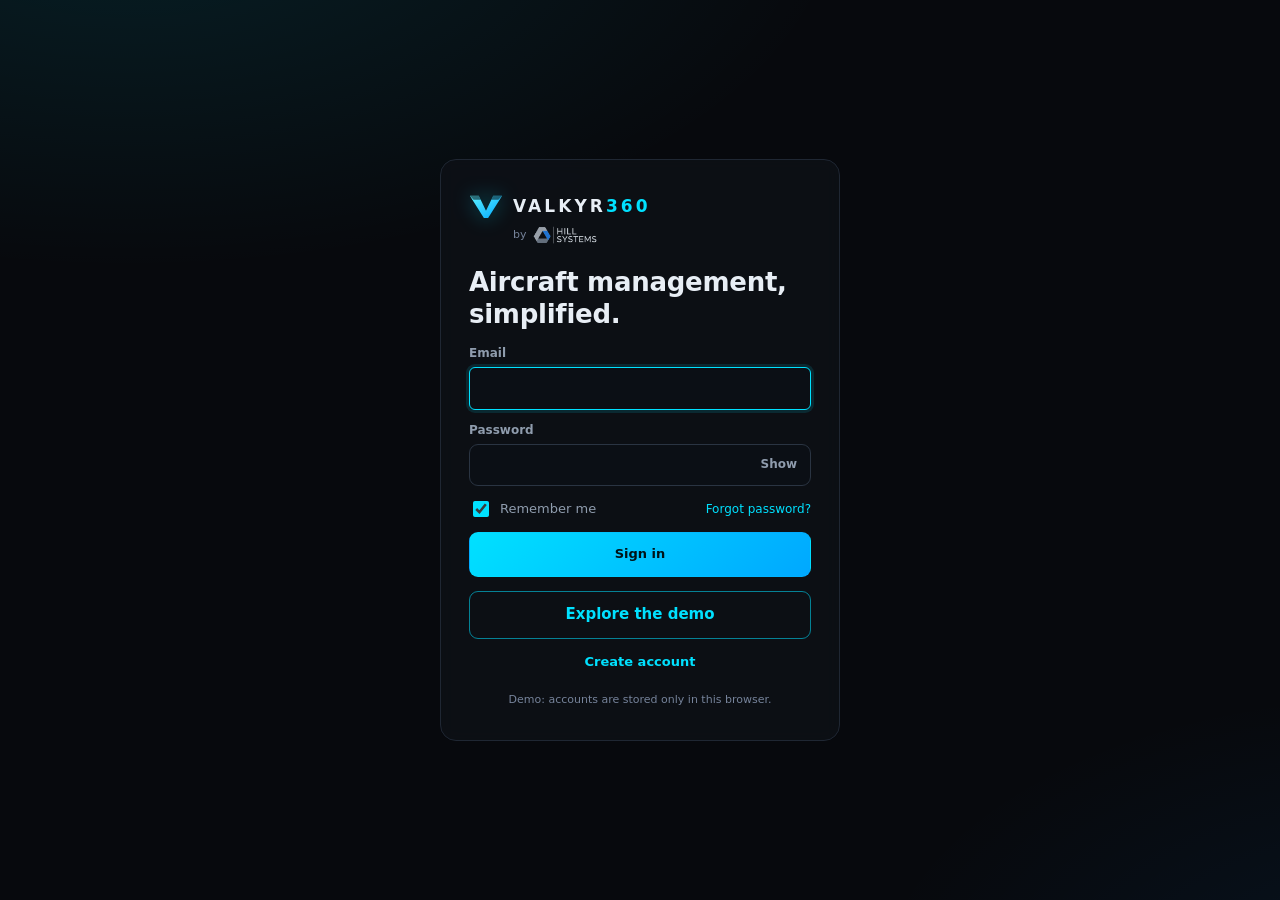
==== commit 516390c7: "Admin sign-in page, new headline, jet/turboprop pricing, link previews" ====
--- a/index.html
+++ b/index.html
@@ -5,10 +5,28 @@
 <meta name="viewport" content="width=device-width, initial-scale=1, viewport-fit=cover">
 <meta name="theme-color" content="#07090d">
 <title>Valkyr360 by Hill Systems</title>
-<meta name="description" content="Valkyr360 by Hill Systems">
+<meta name="description" content="Aircraft management, simplified.">
+<meta property="og:type" content="website">
+<meta property="og:site_name" content="Valkyr360 by Hill Systems">
+<meta property="og:title" content="Valkyr360 by Hill Systems">
+<meta property="og:description" content="Aircraft management, simplified.">
+<meta property="og:url" content="https://valkyr360.com/">
+<meta property="og:image" content="https://valkyr360.com/brand/og-image.png">
+<meta property="og:image:secure_url" content="https://valkyr360.com/brand/og-image.png">
+<meta property="og:image:type" content="image/png">
+<meta property="og:image:width" content="1200">
+<meta property="og:image:height" content="630">
+<meta property="og:image:alt" content="Valkyr360 by Hill Systems">
+<meta name="twitter:card" content="summary_large_image">
+<meta name="twitter:title" content="Valkyr360 by Hill Systems">
+<meta name="twitter:description" content="Aircraft management, simplified.">
+<meta name="twitter:image" content="https://valkyr360.com/brand/og-image.png">
+<meta name="twitter:image:alt" content="Valkyr360 by Hill Systems">
 <meta name="application-name" content="Valkyr360">
 <meta name="author" content="Hill Systems">
-<link rel="icon" href="data:image/svg+xml,%3Csvg xmlns='http://www.w3.org/2000/svg' viewBox='0 0 32 32'%3E%3Crect width='32' height='32' rx='7' fill='%2307090d'/%3E%3Cpath d='M3 7h7l6 12 6-12h7L18 27h-4z' fill='%2300e1ff'/%3E%3C/svg%3E">
+<link rel="icon" href="brand/favicon.ico" sizes="any">
+<link rel="icon" type="image/png" sizes="32x32" href="brand/favicon-32.png">
+<link rel="apple-touch-icon" sizes="180x180" href="brand/apple-touch-icon.png">
 <link rel="stylesheet" href="styles.css">
 </head>
 <body>
@@ -71,6 +89,7 @@
 <script src="faasync.js"></script>
 <script src="views4.js"></script>
 <script src="views5.js"></script>
+<script src="staff.js"></script>
 <script src="auth.js"></script>
 <script src="billing.js"></script>
 <script src="admin.js"></script>
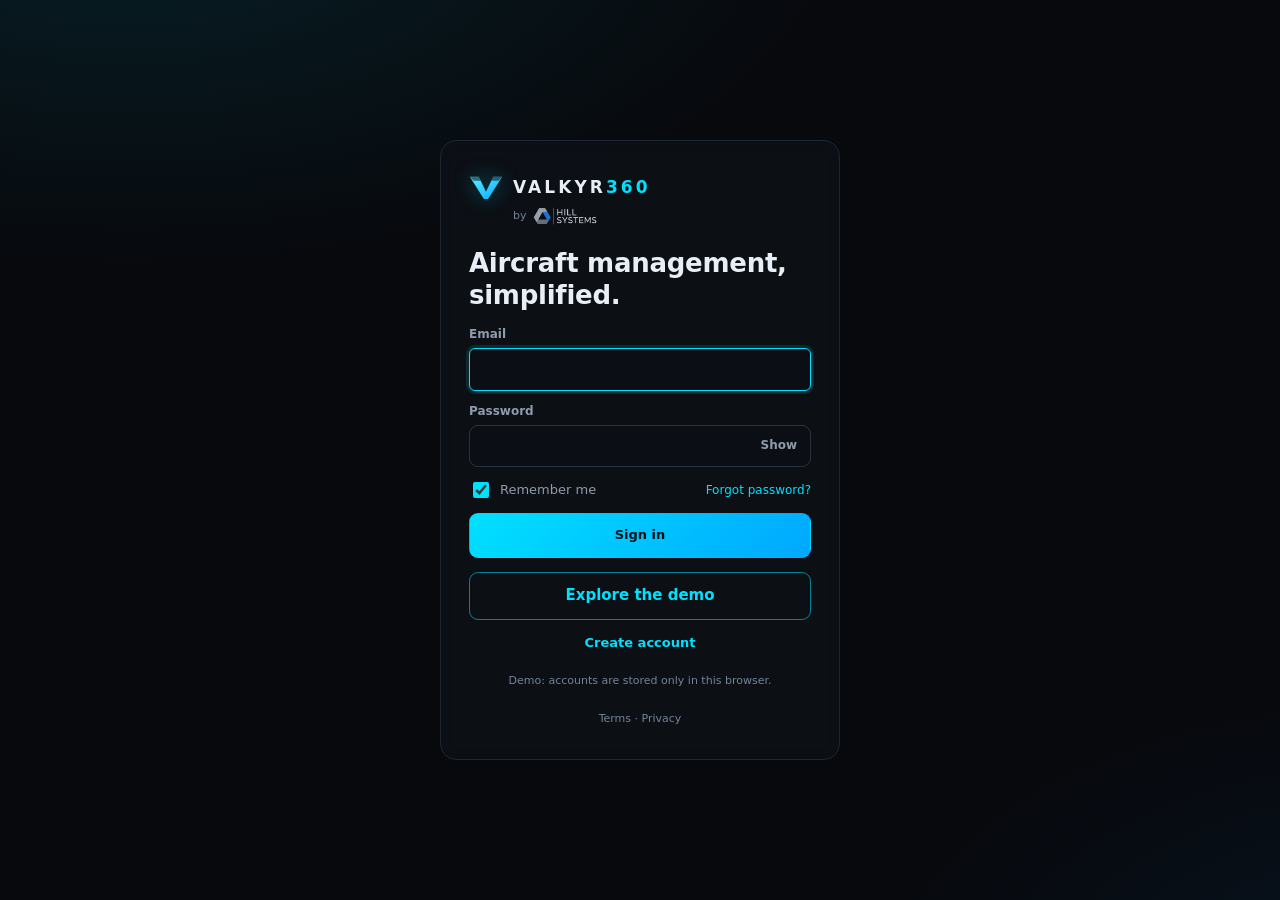
==== commit 415d386e: "Print support; Terms of Service, privacy placeholder, checkout consent" ====
--- a/index.html
+++ b/index.html
@@ -48,7 +48,7 @@
       <p>Fictitious aircraft, N-numbers, ADs and people. Base: KM02 Dickson County, TN.</p>
       <button class="switch" id="largeBtn" aria-pressed="false"><span class="tr"></span><span>Large demo dataset<br><span class="dim">~50 aircraft · 20+ yrs of logs</span></span></button>
       <button class="link-btn" id="resetBtn" style="margin-top:10px">Reset demo</button>
-      <div class="hs-foot"><img src="brand/hill-systems-icon-64.png" alt="" width="14" height="14"> Valkyr360 by Hill Systems</div>
+      <div class="hs-foot"><img src="brand/hill-systems-icon-64.png" alt="" width="14" height="14"> Valkyr360 by Hill Systems · <a href="terms.html" id="footTerms">Terms</a></div>
     </div>
   </aside>
   <div class="main">
@@ -93,5 +93,6 @@
 <script src="auth.js"></script>
 <script src="billing.js"></script>
 <script src="admin.js"></script>
+<script src="print.js"></script>
 </body>
 </html>
--- a/styles.css
+++ b/styles.css
@@ -500,3 +500,70 @@
 .auth-head{font-size:20px}
 .by-hs img{height:18px}
 .auth-head{text-wrap:balance}
+
+/* ---------- print button ---------- */
+.icon-btn{display:inline-flex;align-items:center;justify-content:center;width:34px;height:34px;border-radius:9px;border:1px solid var(--line2);background:transparent;color:var(--muted);cursor:pointer;padding:0}
+.icon-btn:hover{color:var(--text);border-color:var(--accent)}
+.top-right{display:flex;align-items:center;gap:10px}
+
+/* ---------- print: white paper, black text, full tables, header + page numbers ---------- */
+@page{size:auto;margin:14mm 12mm 16mm 12mm;
+  @bottom-left{content:"Valkyr360 by Hill Systems";font:9px/1 system-ui,sans-serif;color:#555}
+  @bottom-right{content:"Page " counter(page) " of " counter(pages);font:9px/1 system-ui,sans-serif;color:#555}}
+@media print{
+  :root{--bg:#fff;--bg2:#fff;--panel:#fff;--panel2:#f4f4f4;--line:#c8c8c8;--line2:#999;--text:#000;--muted:#333;--dim:#555;
+    --accent:#00627a;--accent2:#0b5394;--accent-soft:rgba(0,98,122,.08);--ok:#0a6b3d;--ok-soft:rgba(10,107,61,.08);--warn:#8a5200;--warn-soft:rgba(138,82,0,.08);
+    --bad:#b00020;--bad-soft:rgba(176,0,32,.07);--c1:#00627a;--c2:#5b3cc4;--c3:#8a5200}
+  html,body{background:#fff!important;color:#000!important;height:auto!important;overflow:visible!important;font-size:11px}
+  *,*::before,*::after{box-shadow:none!important;text-shadow:none!important;animation:none!important;transition:none!important;backdrop-filter:none!important}
+  #app{display:block!important;min-height:0}
+  .main{display:block!important;overflow:visible!important}
+  .view{padding:0!important;max-width:none!important;overflow:visible!important}
+  .sidebar,.topbar,.tabbar,.side-foot,#toasts,.perf,.skip-link,.no-print,.print-btn,.ro-banner,#impBanner,#roBanner,#onboard,
+  #view button,#view .btn,.lc-bar,.lc-foot,.tabs,.demo-tag,.demo-n,.modal-bg{display:none!important}
+  body.print-invoice .modal-bg{display:block!important}
+  .print-brand{display:flex!important;align-items:center;gap:14px;padding:0 0 8px;margin:0 0 12px;border-bottom:1.5px solid #000;color:#000;font-size:11px}
+  .print-brand img{height:26px;width:auto}
+  .print-brand .ph-t{flex:1;font-size:13px}.print-brand .ph-t b{letter-spacing:.06em}
+  .print-brand .ph-m{font-size:10px;color:#333;margin-top:2px}
+  a{color:#000!important;text-decoration:none!important}
+  .card,.stat,.tbl,.ac-card,.lc,.modal{background:#fff!important;color:#000!important;border-color:#c8c8c8!important}
+  .card,.stat,.ac-card{break-inside:avoid;page-break-inside:avoid}
+  .card:has(table),.lc:has(table){break-inside:auto;page-break-inside:auto}
+  h1,h2,h3,.card h2{color:#000!important;break-after:avoid;page-break-after:avoid}
+  .muted,.dim,.small,.stat .l,.stat .s,th{color:#333!important}
+  .tbl,.tbl-scroll,.lc-body,.table-wrap,[class*=scroll]{overflow:visible!important;max-height:none!important;height:auto!important}
+  table{width:100%!important;border-collapse:collapse!important;font-size:10px}
+  thead{display:table-header-group}tfoot{display:table-footer-group}
+  th,td{white-space:normal!important;word-break:break-word;border-color:#c8c8c8!important;background:#fff!important;color:#000;position:static!important;padding:4px 6px!important}
+  th{font-weight:700;border-bottom:1px solid #000!important}
+  tr{break-inside:avoid;page-break-inside:avoid}
+  .chip{background:#fff!important;border:1px solid #777!important;color:#000!important}
+  .ok-t,.chip.ok{color:#0a6b3d!important}.bad-t,.chip.bad{color:#b00020!important}.warn-t,.chip.warn{color:#8a5200!important}
+  svg{max-width:100%!important;height:auto}
+  svg text{fill:#222!important}
+  input,select,textarea{background:#fff!important;color:#000!important;border:1px solid #999!important}
+  .stats{gap:8px!important}.stat .v{font-size:18px!important;color:#000!important}
+  .stats .stat:last-child{grid-column:auto!important}
+  .two-col{gap:12px!important}
+  td.hide-m,th.hide-m{display:table-cell!important}
+  .print-copy{display:block!important;text-align:center;font-size:9px;color:#444;margin-top:14px}
+  img{max-width:100%}
+  .stats{grid-template-columns:repeat(5,minmax(0,1fr))!important}.stats.s4{grid-template-columns:repeat(4,minmax(0,1fr))!important}.stats.s6{grid-template-columns:repeat(6,minmax(0,1fr))!important}
+  td.num,th.num,.num{white-space:nowrap!important;word-break:normal!important}
+  th{word-break:normal!important;overflow-wrap:normal!important}
+  .fleet{grid-template-columns:repeat(2,1fr)!important;gap:10px!important}
+  .two-col{grid-template-columns:1fr 1fr!important}
+  .two-col:has(table){grid-template-columns:1fr!important}
+  .kv{grid-template-columns:repeat(auto-fit,minmax(110px,1fr))!important}
+  .ac-card .sil,.ac-card>svg:first-child{display:none!important}
+  #view .card:has(form),#view .card:has(input[type=file]),#view form{display:none!important}
+  .tbl,.lc,.lc-body,.card:has(table),.card:has(.lc){break-inside:auto!important;page-break-inside:auto!important}
+}
+
+/* ---------- terms / consent ---------- */
+.auth-legal{margin:8px 0 0;text-align:center;font-size:11px;color:var(--dim)}
+.auth-legal a,.hs-foot a{color:var(--dim)}
+.consent{margin:14px 0 4px;padding:12px 14px;border:1px solid var(--line2);border-radius:10px;font-size:13px}
+.consent p{margin:0 0 10px;color:var(--text)}
+.consent .auth-check input[aria-invalid=true]{outline:2px solid var(--bad);outline-offset:2px}
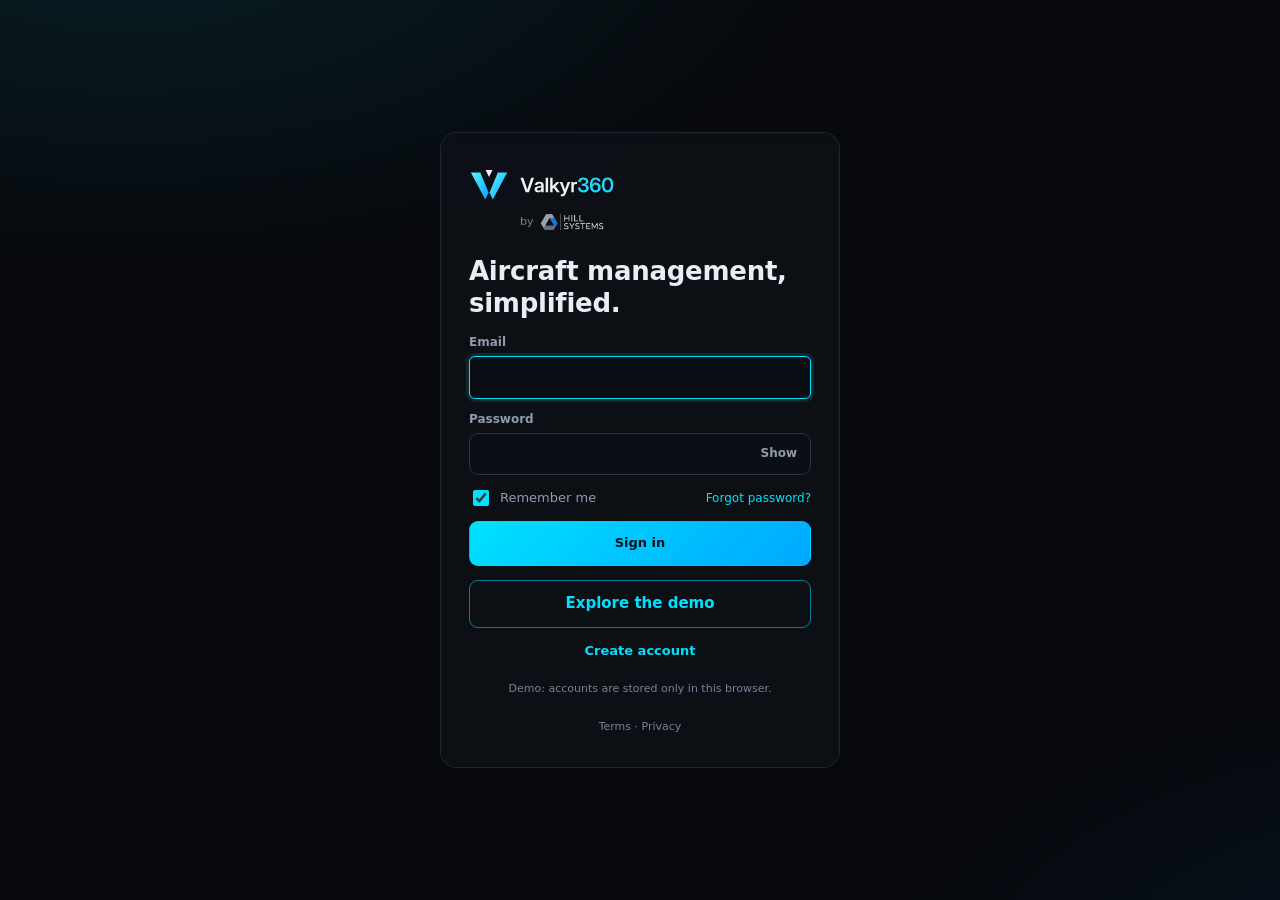
==== commit 85c2ae38: "Valkyr360 logo (concept B, swept wings) across app, sign-in, admin, terms/privacy, favicons, OG imag" ====
--- a/index.html
+++ b/index.html
@@ -33,38 +33,27 @@
 <a class="skip-link" href="#view" onclick="event.preventDefault();document.getElementById('view').focus()">Skip to content</a>
 <div id="app">
   <aside class="sidebar">
-    <a class="brand" href="#/fleet" aria-label="Valkyr360 home">
-      <svg class="logo" viewBox="0 0 40 32" aria-hidden="true">
-        <defs><linearGradient id="lg" x1="0" x2="1" y1="0" y2="1"><stop offset="0" stop-color="#5ff2ff"/><stop offset="1" stop-color="#00a8ff"/></linearGradient></defs>
-        <path d="M1 4h10.5L20 21.5 28.5 4H39L22.5 30h-5z" fill="url(#lg)"/>
-        <path d="M1 4h10.5l2.2 4.6H5.4z" fill="#07090d" opacity=".55"/>
-        <path d="M39 4H28.5l-2.2 4.6h8.3z" fill="#07090d" opacity=".55"/>
-      </svg>
-      <span class="wordmark">VALKYR<b>360</b></span>
-    </a>
+    <a class="brand" href="#/fleet" aria-label="Valkyr360 home"><img class="v360-logo" src="brand/valkyr360-logo.svg" alt="Valkyr360" width="117" height="32"></a>
     <nav class="nav" id="nav"></nav>
     <div class="side-foot">
       <div class="demo-tag">DEMO DATA</div>
       <p>Fictitious aircraft, N-numbers, ADs and people. Base: KM02 Dickson County, TN.</p>
       <button class="switch" id="largeBtn" aria-pressed="false"><span class="tr"></span><span>Large demo dataset<br><span class="dim">~50 aircraft · 20+ yrs of logs</span></span></button>
       <button class="link-btn" id="resetBtn" style="margin-top:10px">Reset demo</button>
-      <div class="hs-foot"><img src="brand/hill-systems-icon-64.png" alt="" width="14" height="14"> Valkyr360 by Hill Systems · <a href="terms.html" id="footTerms">Terms</a></div>
+      <div class="hs-foot">by <img src="brand/hill-systems-logo.png" alt="Hill Systems" height="16" style="height:16px;width:auto;vertical-align:middle"> · <a href="terms.html" id="footTerms">Terms</a></div>
     </div>
   </aside>
   <div class="main">
     <header class="topbar">
       <div class="top-left">
-        <a class="brand brand-mobile" href="#/fleet" aria-label="Valkyr360 home">
-          <svg class="logo" viewBox="0 0 40 32" aria-hidden="true"><path d="M1 4h10.5L20 21.5 28.5 4H39L22.5 30h-5z" fill="#00e1ff"/></svg>
-          <span class="wordmark">VALKYR<b>360</b></span>
-        </a>
+        <a class="brand brand-mobile" href="#/fleet" aria-label="Valkyr360 home"><img class="v360-logo" src="brand/valkyr360-logo.svg" alt="Valkyr360" width="88" height="24"></a>
         <h1 id="pageTitle">Fleet</h1>
       </div>
       <div class="top-right">
         <div class="who" id="who"></div>
       </div>
     </header>
-    <div class="print-brand" aria-hidden="true"><img src="brand/hill-systems-logo-print.png" alt="Hill Systems" height="28"><span>Valkyr360 by Hill Systems</span></div>
+    <div class="print-brand" aria-hidden="true"><div class="ph-in"><img class="ph-logo" src="brand/valkyr360-logo-print.svg" alt="Valkyr360" width="88" height="24"><div class="ph-t"><div class="ph-m" id="phMeta"></div></div><div class="ph-by">by <img class="ph-hs" src="brand/hill-systems-logo-print.png" alt="Hill Systems" width="57" height="16"></div></div></div>
     <main id="view" class="view" tabindex="-1"><div class="spinner"></div></main>
   </div>
   <nav class="tabbar" id="tabbar"></nav>
--- a/styles.css
+++ b/styles.css
@@ -491,7 +491,8 @@
 @media print{
   .print-brand{display:flex!important;align-items:center;justify-content:space-between;padding:0 0 10px;border-bottom:1px solid #ccc;margin-bottom:10px;color:#222;font-size:12px}
   .print-copy{display:block!important;text-align:center;font-size:10px;color:#444;margin-top:16px}
-  .modal .inv-brand img{content:url(brand/hill-systems-logo-print.png)}
+  .modal .inv-brand img.v360-inv{content:url(brand/valkyr360-logo-print.svg)}
+  .modal .inv-brand img.hs{content:url(brand/hill-systems-logo-print.png)}
 }
 @media print{body.print-invoice #app,body.print-invoice #toasts,body.print-invoice .print-copy{display:none!important}
   body.print-invoice #modalRoot .modal-bg{position:static;background:none;backdrop-filter:none}
@@ -567,3 +568,27 @@
 .consent{margin:14px 0 4px;padding:12px 14px;border:1px solid var(--line2);border-radius:10px;font-size:13px}
 .consent p{margin:0 0 10px;color:var(--text)}
 .consent .auth-check input[aria-invalid=true]{outline:2px solid var(--bad);outline-offset:2px}
+
+/* ---------- Valkyr360 logo (concept B) ---------- */
+.v360-logo{display:block;height:32px;width:auto}
+.brand-mobile .v360-logo{height:24px}
+.auth-brand .v360-logo{height:40px}
+@media (max-width:600px){.auth-brand .v360-logo{height:34px}}
+.inv-brand .v360-inv{height:26px;width:auto}.inv-brand .hs{height:16px;width:auto;vertical-align:middle}
+.hs-foot img{display:inline-block}
+/* print header: position:fixed repeats it on every printed page; box-decoration-break:clone reserves its space on each page.
+   Real <img> logos (not backgrounds) with exact colors. */
+@media print{
+  .print-brand{display:block!important;position:fixed!important;top:0;left:0;right:0;height:13mm;border:0!important;padding:0!important;margin:0!important;background:#fff!important;z-index:5}
+  .print-brand .ph-in{display:flex;align-items:center;gap:14px;height:100%;box-sizing:border-box;padding:0 0 2mm;border-bottom:1.5px solid #000;color:#000}
+  .print-brand img,.inv-brand img{print-color-adjust:exact;-webkit-print-color-adjust:exact}
+  .print-brand .ph-logo{height:24px;width:auto;flex:none}
+  .print-brand .ph-t{flex:1;font-size:11.5px;line-height:1.3;min-width:0;white-space:nowrap;overflow:hidden;text-overflow:ellipsis}
+  .print-brand .ph-m{font-size:9.5px;color:#333;overflow:hidden;text-overflow:ellipsis}
+  .print-brand .ph-by{display:flex;align-items:center;gap:6px;font-size:10px;color:#333;flex:none}
+  .print-brand .ph-hs{height:16px;width:auto}
+  .lc .li,.list>.li{break-inside:avoid;page-break-inside:avoid}
+  .main{padding-top:17mm!important;-webkit-box-decoration-break:clone;box-decoration-break:clone}
+}
+.auth-brand+.by-hs{margin:-6px 0 10px 51px}
+@media (max-width:600px){.auth-brand+.by-hs{margin-left:44px}}
